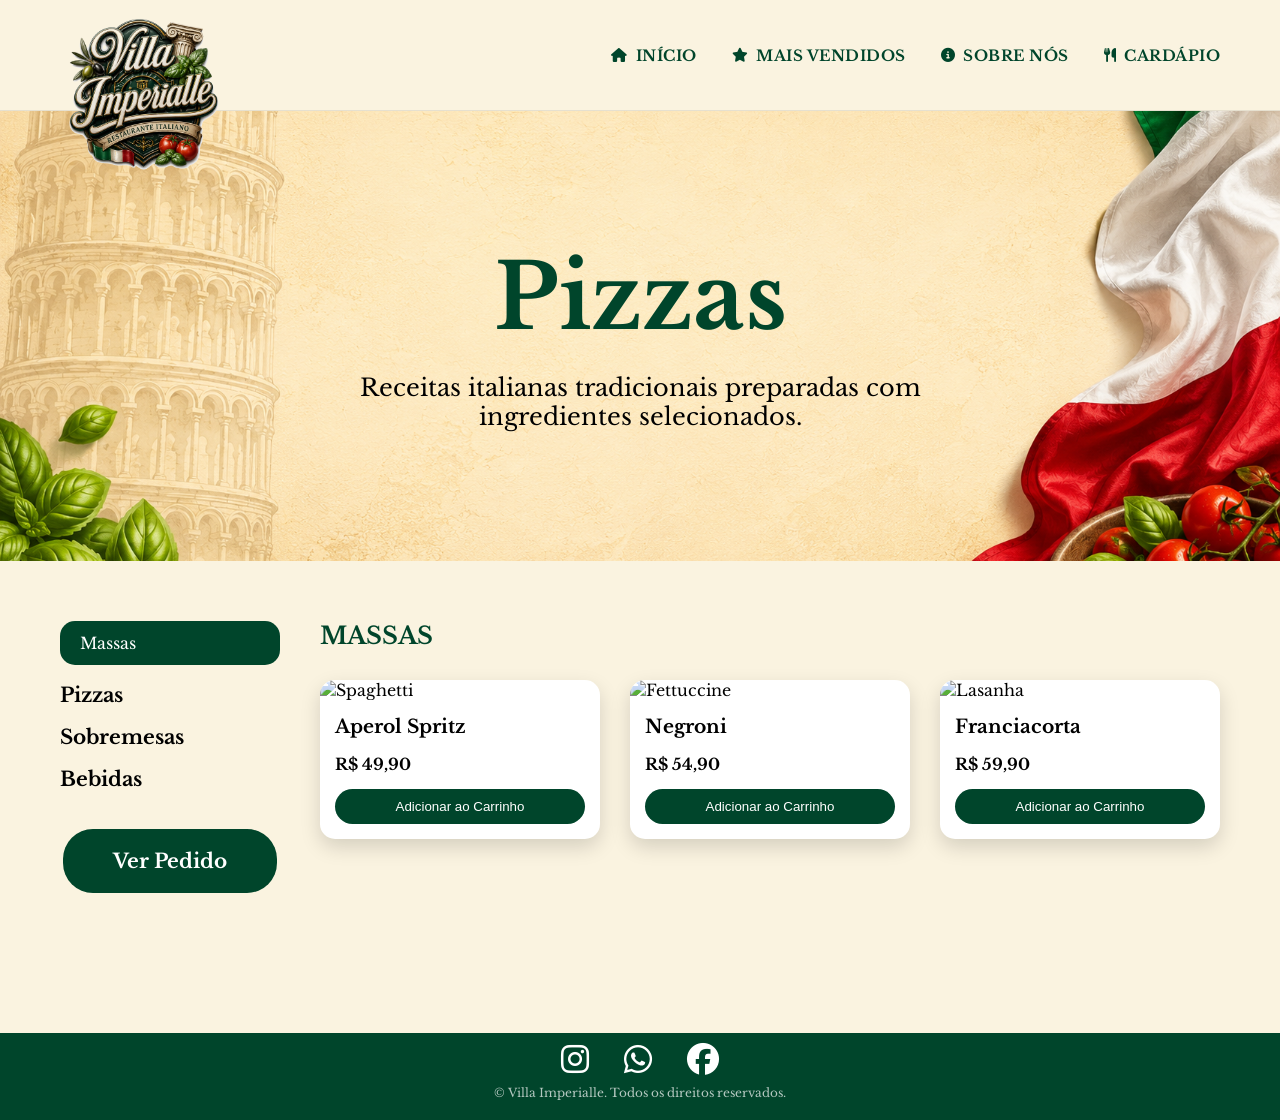
==== cardapio-bebidas.html @ c45fc9a0 "adicionei as imagens" ====
<!DOCTYPE html>
<html lang="pt-BR">

<head>
    <meta charset="UTF-8">
    <link rel="stylesheet" href="https://cdnjs.cloudflare.com/ajax/libs/font-awesome/6.7.2/css/all.min.css">
    <link rel="preconnect" href="https://fonts.googleapis.com">
    <link rel="preconnect" href="https://fonts.gstatic.com" crossorigin>
    <link href="https://fonts.googleapis.com/css2?family=Libre+Baskerville:wght@400;700&display=swap" rel="stylesheet">
    <meta name="viewport" content="width=device-width, initial-scale=1.0">
    <link rel="stylesheet" href="style.css">
    <title>Pizzas | Villa Imperialle</title>
</head>

<body>

    <header class="menu">

        <img src="imagens/villa-imperialle.png" alt="Villa Imperialle" class="logo">

        <nav class="menu-links">

            <a href="index.html">
                <i class="fa-solid fa-house"></i>
                INÍCIO
            </a>

            <a href="index.html#vendidos">
                <i class="fa-solid fa-star"></i>
                MAIS VENDIDOS
            </a>

            <a href="index.html#sobre">
                <i class="fa-solid fa-circle-info"></i>
                SOBRE NÓS
            </a>

            <a href="cardapio-massas.html">
                <i class="fa-solid fa-utensils"></i>
                CARDÁPIO
            </a>

        </nav>

    </header>

    <section class="banner-cardapio">

        <img src="imagens/banner.png" alt="Banner Villa Imperialle">

        <div class="banner-texto">

            <h1>Pizzas</h1>

            <p>
                Receitas italianas tradicionais preparadas com ingredientes selecionados.
            </p>

        </div>

    </section>

    <section class="area-cardapio">

        <aside class="categorias">

            <div class="categoria-ativa">
                Massas
            </div>

            <a href="cardapio-pizzas.html">Pizzas</a>
            <a href="cardapio-sobremesas.html">Sobremesas</a>
            <a href="cardapio-bebidas.html">Bebidas</a>

            <a href="#" class="botao">
                Ver Pedido
            </a>

        </aside>

        <main class="area-pratos">

            <div class="topo-pratos">

                <h2>MASSAS</h2>
                
            </div>

            <div class="grid-pratos">

                <div class="card-cardapio">

                    <img src="imagens/aperol-spritz-bebidas-tipicas-da-italia.jpg" alt="Spaghetti">

                    <div class="card-info">

                        <h3>Aperol Spritz</h3>

                        <p class="preco">
                            R$ 49,90
                        </p>

                        <button class="botao-card">
                            Adicionar ao Carrinho
                        </button>

                    </div>

                </div>

                <div class="card-cardapio">

                    <img src="imagens/negroni-bebidas-tipicas-da-italia.jpg" alt="Fettuccine">

                    <div class="card-info">

                        <h3>Negroni</h3>

                        <p class="preco">
                            R$ 54,90
                        </p>

                        <button class="botao-card">
                            Adicionar ao Carrinho
                        </button>

                    </div>

                </div>

                <div class="card-cardapio">

                    <img src="imagens/quor-franciacorta.jpg" alt="Lasanha">

                    <div class="card-info">

                        <h3>Franciacorta</h3>

                        <p class="preco">
                            R$ 59,90
                        </p>

                        <button class="botao-card">
                            Adicionar ao Carrinho
                        </button>

                    </div>

                </div>

            </div>

        </main>

    </section>

    <footer>

        <i class="fa-brands fa-instagram"></i>
        <i class="fa-brands fa-whatsapp"></i>
        <i class="fa-brands fa-facebook"></i>

        <p class="texto-footer">
            © Villa Imperialle. Todos os direitos reservados.
        </p>

    </footer>

</body>

</html>
---- style.css ----
:root {
    --verde: #00452b;
    --verde-claro: #005029;
    --vinho: #6b0f1a;
    --creme: #faf3e0;
    --dourado: #c79a3b;
    --dourado-claro: #f1b83a;
}

html {
    scroll-behavior: smooth;
}

body {
    margin: 0;
    min-height: 100vh;

    font-family: 'Libre Baskerville', serif;
    background: var(--creme);

    display: flex;
    flex-direction: column;
}

a {
    text-decoration: none;
    color: inherit;
}

.imagem-lateral {
    width: 500px;
    object-fit: cover;
    margin-left: 50px;
}

.botao {
    display: block;
    width: fit-content;

    margin: 20px auto 80px;

    padding: 20px 50px;

    background: var(--verde);
    color: white;

    border-radius: 30px;

    font-size: 20px;

    transition: .3s;
}

.botao:hover {
    transform: scale(1.03);
}

.menu {
    position: sticky;
    top: 0;

    display: flex;
    justify-content: space-between;
    align-items: center;

    height: 90px;
    padding: 10px 60px;

    background: var(--creme);

    border-bottom: 1.5px solid rgba(0, 0, 0, .08);

    z-index: 1000;
}

.logo {
    width: 165px;
    height: auto;
    margin-top: 7%;
}

.menu-links {
    display: flex;
    align-items: center;
    gap: 35px;
}

.menu-links a {
    display: flex;
    align-items: center;
    gap: 8px;

    color: var(--verde);

    font-size: 15px;
    font-weight: 700;

    letter-spacing: .5px;

    transition: .3s;
}

.menu-links a:hover {
    color: var(--dourado);
}

.menu-links i {
    font-size: 14px;
}

.inicio {
    position: relative;

    min-height: 700px;

    padding: 80px 20px;
    margin-bottom: 80px;

    color: white;
}

.banner-fundo {
    position: absolute;
    inset: 0;

    width: 100%;
    height: 100%;

    object-fit: cover;

    z-index: 1;
}

.conteudo {
    position: relative;
    z-index: 2;

    text-align: center;

    padding-top: 150px;
}

.titulo-principal {
    margin: 0;
    font-size: 60px;
}

.verde {
    color: var(--verde);
}

.vinho {
    color: var(--vinho);
}

.subtitulo {
    color: var(--verde);

    font-size: 30px;

    margin-bottom: 25px;
}

.descricao {
    color: black;
    margin: 0 0 5px;
}

.vendidos {
    padding: 80px 20px;
    margin-bottom: 80px;

    text-align: center;

    color: var(--verde-claro);

    font-size: 42px;
}

.vendidos-grid {
    display: grid;
    grid-template-columns: repeat(4, 1fr);

    gap: 20px;

    max-width: 1200px;

    margin: 0 auto;
    padding: 20px;
}

.card-prato img {
    width: 100%;
    height: 220px;

    display: block;

    object-fit: cover;

    border-radius: 8px;
}

.sobre {
    display: flex;
    justify-content: space-between;
    align-items: center;

    padding: 30px 100px;

    margin-bottom: 40px;

    background: var(--verde-claro);
}

.sobre-texto {
    max-width: 500px;
}

.sobre-titulo {
    color: var(--dourado-claro);

    font-size: 42px;

    margin-bottom: 25px;
}

.sobre-texto p {
    color: white;

    font-size: 22px;
    line-height: 1.7;
}

.sobre-imagem {
    height: 280px;
}

.fale-conosco {
    text-align: center;

    color: var(--verde-claro);

    font-size: 42px;
}

.contato-box {
    display: flex;
    justify-content: center;
    align-items: center;

    gap: 25px;

    margin-bottom: 40px;
}

.info {
    text-align: center;
}

.info i {
    color: var(--verde);

    font-size: 30px;

    margin-bottom: 10px;
}

.info p,
.info span {
    margin: 0;
}

.linha {
    width: 2px;
    height: 80px;

    background: var(--dourado);
}

.entrada-imagem {
    height: 320px;
}

footer {
    padding: 10px 0;

    background: var(--verde);

    color: white;

    text-align: center;
}

footer i {
    font-size: 32px;

    margin: 0 15px;

    cursor: pointer;

    transition: .3s;
}

footer i:hover {
    transform: scale(1.1);
}

.texto-footer {
    margin: 10px;

    font-size: 12px;

    opacity: .7;
}

.banner-cardapio{
    position: relative;

    min-height: 450px;

    display: flex;
    justify-content: center;
    align-items: center;

    text-align: center;
}

.banner-cardapio img{
    position: absolute;
    inset: 0;

    width: 100%;
    height: 100%;

    object-fit: cover;

    z-index: 1;
}

.banner-texto{
    position: relative;
    z-index: 2;
}

.banner-texto h1{
    margin: 0;

    color: var(--verde);

    font-size: 90px;
}

.banner-texto p{
    max-width: 700px;

    margin: 20px auto 0;

    font-size: 24px;
}

.area-cardapio{
    display: flex;

    gap: 40px;

    padding: 60px;
}

.categorias{
    width: 220px;

    display: flex;
    flex-direction: column;

    gap: 18px;
}

.categorias a{
    font-size: 20px;
    font-weight: 700;
}

.categoria-ativa{
    background: var(--verde);

    color: white;

    padding: 12px 20px;

    border-radius: 15px;
}

.area-pratos{
    flex: 1;
}

.topo-pratos{
    display: flex;
    justify-content: space-between;
    align-items: center;

    margin-bottom: 30px;
}

.topo-pratos h2{
    color: var(--verde);

    margin: 0;
}

.grid-pratos{
    display: grid;

    grid-template-columns: repeat(3, 1fr);

    gap: 30px;
}

.card-cardapio{
    background: white;

    border-radius: 15px;

    overflow: hidden;

    box-shadow: 0 8px 20px rgba(0,0,0,.15);
}

.card-cardapio img{
    width: 100%;
    height: 200px;

    object-fit: cover;
}

.card-info{
    padding: 15px;
}

.card-info h3{
    margin: 0 0 10px;
}

.preco{
    margin-bottom: 15px;

    font-weight: bold;
}

.botao-card{
    width: 100%;

    padding: 10px;

    border: none;

    border-radius: 20px;

    background: var(--verde);

    color: white;

    cursor: pointer;
}
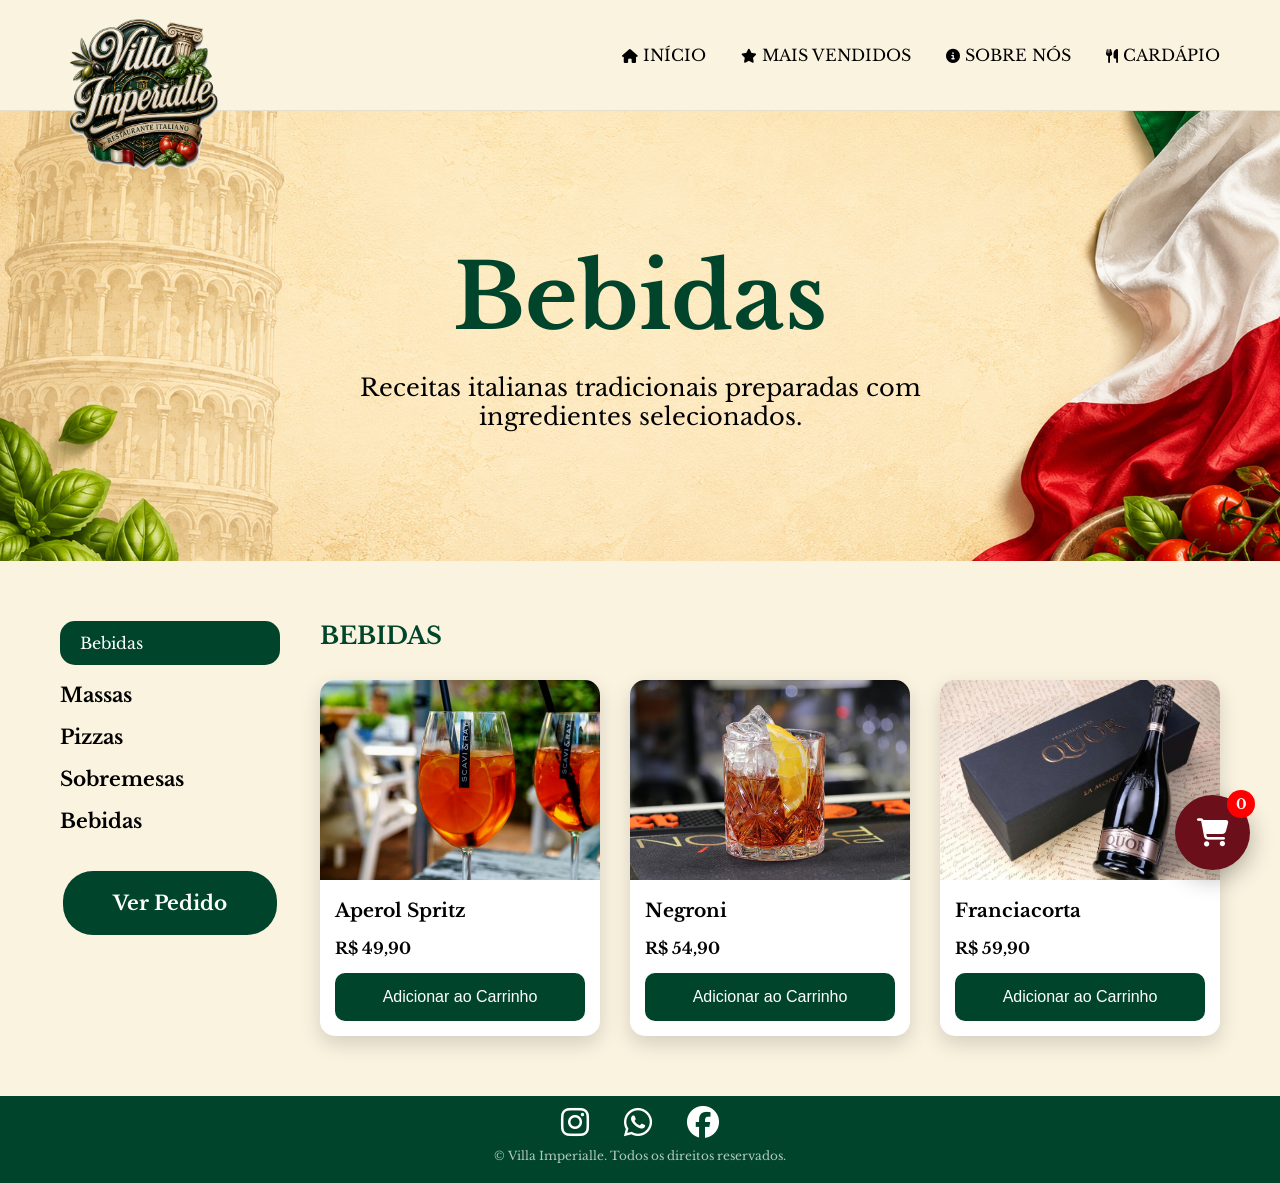
==== commit b09f659e: "Reestruturar grande parte do código das páginas do cardápio" ====
--- a/cardapio-bebidas.html
+++ b/cardapio-bebidas.html
@@ -9,14 +9,16 @@
     <link href="https://fonts.googleapis.com/css2?family=Libre+Baskerville:wght@400;700&display=swap" rel="stylesheet">
     <meta name="viewport" content="width=device-width, initial-scale=1.0">
     <link rel="stylesheet" href="style.css">
-    <title>Pizzas | Villa Imperialle</title>
+    <title>Bebidas | Villa Imperialle</title>
 </head>
 
 <body>
 
     <header class="menu">
 
-        <img src="imagens/villa-imperialle.png" alt="Villa Imperialle" class="logo">
+        <img src="imagens/villa-imperialle.png"
+             alt="Villa Imperialle"
+             class="logo">
 
         <nav class="menu-links">
 
@@ -46,11 +48,14 @@
 
     <section class="banner-cardapio">
 
-        <img src="imagens/banner.png" alt="Banner Villa Imperialle">
+        <img src="imagens/banner.png"
+             alt="Banner Villa Imperialle">
 
         <div class="banner-texto">
 
-            <h1>Pizzas</h1>
+            <h1>
+                Bebidas
+            </h1>
 
             <p>
                 Receitas italianas tradicionais preparadas com ingredientes selecionados.
@@ -65,43 +70,70 @@
         <aside class="categorias">
 
             <div class="categoria-ativa">
+                Bebidas
+            </div>
+
+            <a href="cardapio-massas.html">
                 Massas
+            </a>
+
+            <a href="cardapio-pizzas.html">
+                Pizzas
+            </a>
+
+            <a href="cardapio-sobremesas.html">
+                Sobremesas
+            </a>
+
+            <a href="cardapio-bebidas.html">
+                Bebidas
+            </a>
+
+            <a href="pedido.html"
+               class="botao">
+
+                Ver Pedido
+
+            </a>
+
+        </aside>
+
+        <main class="area-pratos">
+
+            <div class="topo-pratos">
+
+                <h2>
+                    BEBIDAS
+                </h2>
+
             </div>
 
-            <a href="cardapio-pizzas.html">Pizzas</a>
-            <a href="cardapio-sobremesas.html">Sobremesas</a>
-            <a href="cardapio-bebidas.html">Bebidas</a>
-
-            <a href="#" class="botao">
-                Ver Pedido
-            </a>
-
-        </aside>
-
-        <main class="area-pratos">
-
-            <div class="topo-pratos">
-
-                <h2>MASSAS</h2>
-                
-            </div>
-
             <div class="grid-pratos">
 
                 <div class="card-cardapio">
 
-                    <img src="imagens/aperol-spritz-bebidas-tipicas-da-italia.jpg" alt="Spaghetti">
+                    <img src="imagens/aperol-spritz-bebidas-tipicas-da-italia.jpg"
+                         alt="Aperol Spritz">
 
                     <div class="card-info">
 
-                        <h3>Aperol Spritz</h3>
+                        <h3>
+                            Aperol Spritz
+                        </h3>
 
                         <p class="preco">
                             R$ 49,90
                         </p>
 
-                        <button class="botao-card">
+                        <button class="botao-card"
+                                onclick="adicionarCarrinho(
+                                10,
+                                'Aperol Spritz',
+                                49.90,
+                                'imagens/aperol-spritz-bebidas-tipicas-da-italia.jpg')">
+
                             Adicionar ao Carrinho
+
                         </button>
 
                     </div>
@@ -110,18 +142,28 @@
 
                 <div class="card-cardapio">
 
-                    <img src="imagens/negroni-bebidas-tipicas-da-italia.jpg" alt="Fettuccine">
+                    <img src="imagens/negroni-bebidas-tipicas-da-italia.jpg"
+                         alt="Negroni">
 
                     <div class="card-info">
 
-                        <h3>Negroni</h3>
+                        <h3>
+                            Negroni
+                        </h3>
 
                         <p class="preco">
                             R$ 54,90
                         </p>
 
-                        <button class="botao-card">
+                        <button class="botao-card"
+                                onclick="adicionarCarrinho(
+                                11,
+                                'Negroni',
+                                54.90,
+                                'imagens/negroni-bebidas-tipicas-da-italia.jpg')">
+
                             Adicionar ao Carrinho
+
                         </button>
 
                     </div>
@@ -130,18 +172,28 @@
 
                 <div class="card-cardapio">
 
-                    <img src="imagens/quor-franciacorta.jpg" alt="Lasanha">
+                    <img src="imagens/quor-franciacorta.jpg"
+                         alt="Franciacorta">
 
                     <div class="card-info">
 
-                        <h3>Franciacorta</h3>
+                        <h3>
+                            Franciacorta
+                        </h3>
 
                         <p class="preco">
                             R$ 59,90
                         </p>
 
-                        <button class="botao-card">
+                        <button class="botao-card"
+                                onclick="adicionarCarrinho(
+                                12,
+                                'Franciacorta',
+                                59.90,
+                                'imagens/quor-franciacorta.jpg')">
+
                             Adicionar ao Carrinho
+
                         </button>
 
                     </div>
@@ -154,10 +206,28 @@
 
     </section>
 
+    <div class="mini-carrinho">
+
+        <a href="pedido.html">
+
+            <i class="fa-solid fa-cart-shopping"></i>
+
+            <span id="contador-carrinho">
+
+                0
+
+            </span>
+
+        </a>
+
+    </div>
+
     <footer>
 
         <i class="fa-brands fa-instagram"></i>
+
         <i class="fa-brands fa-whatsapp"></i>
+
         <i class="fa-brands fa-facebook"></i>
 
         <p class="texto-footer">
@@ -166,6 +236,8 @@
 
     </footer>
 
+    <script src="carrinho.js"></script>
+
 </body>
 
-</html>
+</html>
--- a/style.css
+++ b/style.css
@@ -85,23 +85,14 @@
     gap: 35px;
 }
 
-.menu-links a {
-    display: flex;
-    align-items: center;
-    gap: 8px;
-
-    color: var(--verde);
-
-    font-size: 15px;
-    font-weight: 700;
-
-    letter-spacing: .5px;
-
+.menu-links a{
     transition: .3s;
 }
 
-.menu-links a:hover {
+.menu-links a:hover{
     color: var(--dourado);
+
+    transform: translateY(-2px);
 }
 
 .menu-links i {
@@ -189,6 +180,27 @@
     padding: 20px;
 }
 
+.card-prato,
+.card-cardapio{
+    background: white;
+
+    overflow: hidden;
+
+    border-radius: 15px;
+
+    transition: .3s ease;
+
+    cursor: pointer;
+
+    box-shadow: 0 8px 20px rgba(0,0,0,.15);
+}
+
+.card-prato:hover,
+.card-cardapio:hover{
+    transform: translateY(-8px);
+    box-shadow: 0 12px 25px rgba(0,0,0,.15);
+}
+
 .card-prato img {
     width: 100%;
     height: 220px;
@@ -200,6 +212,32 @@
     border-radius: 8px;
 }
 
+.card-prato{
+    background: white;
+
+    box-shadow: 0 8px 20px rgba(0,0,0,.15);
+
+    text-align: center;
+}
+
+.card-prato h3{
+    margin: 20px 15px 10px;
+
+    color: var(--verde);
+
+    font-size: 24px;
+}
+
+.card-prato p{
+    margin: 0 20px 20px;
+
+    color: #555;
+
+    font-size: 16px;
+
+    line-height: 1.5;
+}
+
 .sobre {
     display: flex;
     justify-content: space-between;
@@ -450,15 +488,174 @@
 .botao-card{
     width: 100%;
 
-    padding: 10px;
+    padding: 15px;
+
+    background-color: var(--verde);
+
+    color: white;
 
     border: none;
-
-    border-radius: 20px;
+    border-radius: 10px;
+
+    font-size: 16px;
+
+    cursor: pointer;
+
+    transition: .3s;
+}
+
+.botao-card:hover{
+    background-color: #00663f;
+
+    transform: scale(1.03);
+
+    box-shadow: 0 8px 20px rgba(0,69,43,.3);
+}
+
+.botao:hover{
+    background-color: #00663f;
+
+    transform: translateY(-4px);
+
+    box-shadow: 0 10px 20px rgba(0,69,43,.25);
+}
+
+.mini-carrinho{
+
+    position: fixed;
+
+    right: 30px;
+    bottom: 30px;
+
+    z-index: 999;
+
+}
+
+.mini-carrinho a{
+
+    position: relative;
+
+    width: 75px;
+    height: 75px;
+
+    display: flex;
+    align-items: center;
+    justify-content: center;
+
+    background-color: var(--vinho);
+
+    color: white;
+
+    border-radius: 50%;
+
+    font-size: 28px;
+
+    box-shadow: 0 8px 25px rgba(0,0,0,.3);
+
+    transition: .3s;
+
+}
+
+.mini-carrinho a:hover{
+
+    transform: scale(1.1);
+
+}
+
+#contador-carrinho{
+
+    position: absolute;
+
+    top: -5px;
+    right: -5px;
+
+    width: 28px;
+    height: 28px;
+
+    display: flex;
+    align-items: center;
+    justify-content: center;
+
+    background-color: red;
+
+    color: white;
+
+    border-radius: 50%;
+
+    font-size: 14px;
+
+    font-weight: bold;
+
+}
+
+.item-pedido{
+
+    background: white;
+
+    padding: 20px;
+
+    margin-bottom: 20px;
+
+    border-radius: 15px;
+
+    display: flex;
+
+    justify-content: space-between;
+
+    align-items: center;
+
+    box-shadow: 0 8px 20px rgba(0,0,0,.1);
+
+}
+
+.item-pedido button{
+
+    padding: 8px 12px;
+
+    border: none;
 
     background: var(--verde);
 
     color: white;
 
+    border-radius: 8px;
+
     cursor: pointer;
-}
+
+}
+
+.pedido-total{
+
+    font-size: 28px;
+
+    font-weight: bold;
+
+    color: var(--verde);
+
+    margin-top: 40px;
+
+}
+
+.formulario-pedido{
+
+    margin-top: 50px;
+
+    display: flex;
+
+    flex-direction: column;
+
+    gap: 20px;
+
+}
+
+.formulario-pedido input{
+
+    padding: 18px;
+
+    border-radius: 10px;
+
+    border: 1px solid #ddd;
+
+    font-size: 16px;
+
+}
